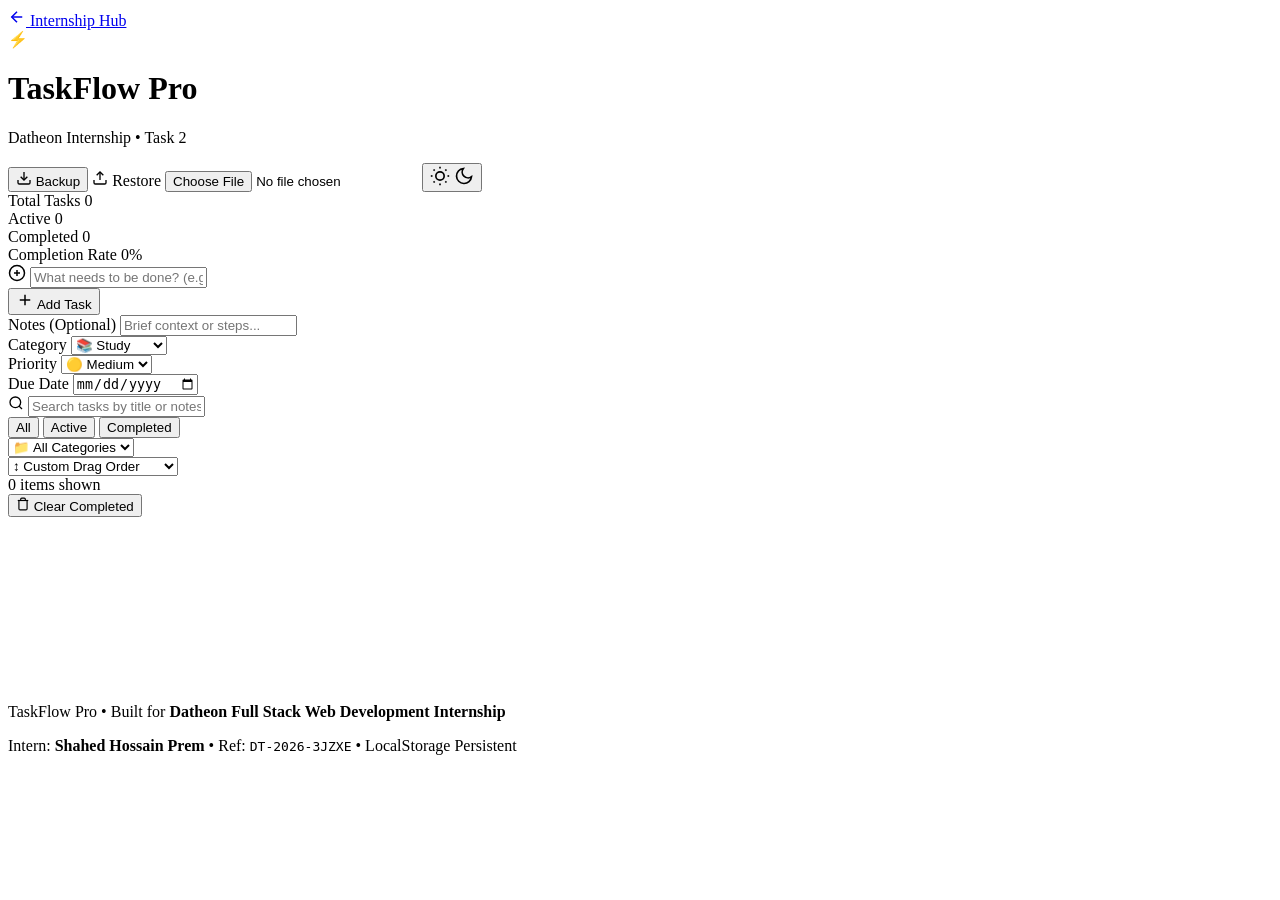
==== Task-2-Task-Manager/index.html @ f76f39ac "feat(task-2): add semantic HTML structure and controls" ====
<!DOCTYPE html>
<html lang="en" data-theme="dark">
<head>
  <meta charset="UTF-8">
  <meta name="viewport" content="width=device-width, initial-scale=1.0">
  <meta http-equiv="X-UA-Compatible" content="ie=edge">
  <title>TaskFlow Pro | Productivity Task Manager • Shahed Hossain Prem</title>
  <meta name="description" content="A powerful, accessible productivity task management application featuring complete CRUD, category tagging, priority tracking, localStorage persistence, and drag-and-drop reordering. Built for Datheon Internship Task 2.">
  <meta name="keywords" content="Task Manager, Productivity App, CRUD, LocalStorage, JavaScript, Datheon Internship, Shahed Hossain Prem">
  <meta name="author" content="Shahed Hossain Prem">

  <!-- Open Graph -->
  <meta property="og:type" content="website">
  <meta property="og:title" content="TaskFlow Pro | Productivity Task Manager">
  <meta property="og:description" content="Full CRUD productivity dashboard with categories, due dates, drag-and-drop reordering, and localStorage persistence.">

  <!-- Favicon -->
  <link rel="icon" type="image/svg+xml" href="data:image/svg+xml,<svg xmlns=%22http://www.w3.org/2000/svg%22 viewBox=%220 0 100 100%22><text y=%22.9em%22 font-size=%2290%22>📋</text></svg>">

  <!-- Google Fonts: Inter & JetBrains Mono -->
  <link rel="preconnect" href="https://fonts.googleapis.com">
  <link rel="preconnect" href="https://fonts.gstatic.com" crossorigin>
  <link href="https://fonts.googleapis.com/css2?family=Inter:wght@300;400;500;600;700;800&family=JetBrains+Mono:wght@400;500;600&display=swap" rel="stylesheet">

  <link rel="stylesheet" href="style.css">
</head>
<body>
  <!-- Header & App Bar -->
  <header class="app-header">
    <div class="container header-container">
      <div class="brand-group">
        <a href="../" class="back-home-link" title="Return to Internship Hub" aria-label="Return to Internship Hub">
          <svg width="18" height="18" viewBox="0 0 24 24" fill="none" stroke="currentColor" stroke-width="2"><line x1="19" y1="12" x2="5" y2="12"></line><polyline points="12 19 5 12 12 5"></polyline></svg>
          <span class="hub-text">Internship Hub</span>
        </a>
        <div class="logo-wrapper">
          <div class="logo-icon">⚡</div>
          <div>
            <h1 class="logo-title">TaskFlow <span class="accent-text">Pro</span></h1>
            <p class="logo-subtitle">Datheon Internship • Task 2</p>
          </div>
        </div>
      </div>

      <div class="header-controls">
        <button id="export-btn" class="btn btn-ghost btn-sm" title="Export tasks to JSON backup" aria-label="Export tasks JSON">
          <svg width="16" height="16" viewBox="0 0 24 24" fill="none" stroke="currentColor" stroke-width="2"><path d="M21 15v4a2 2 0 0 1-2 2H5a2 2 0 0 1-2-2v-4"></path><polyline points="7 10 12 15 17 10"></polyline><line x1="12" y1="15" x2="12" y2="3"></line></svg>
          <span class="btn-text">Backup</span>
        </button>

        <label for="import-file" class="btn btn-ghost btn-sm import-label" title="Import tasks from JSON" aria-label="Import tasks JSON">
          <svg width="16" height="16" viewBox="0 0 24 24" fill="none" stroke="currentColor" stroke-width="2"><path d="M21 15v4a2 2 0 0 1-2 2H5a2 2 0 0 1-2-2v-4"></path><polyline points="17 8 12 3 7 8"></polyline><line x1="12" y1="3" x2="12" y2="15"></line></svg>
          <span class="btn-text">Restore</span>
          <input type="file" id="import-file" accept=".json" class="visually-hidden">
        </label>

        <!-- Theme Toggle -->
        <button id="theme-toggle" class="icon-btn" aria-label="Toggle dark and light theme" title="Toggle Theme">
          <svg class="sun-icon" viewBox="0 0 24 24" width="20" height="20" fill="none" stroke="currentColor" stroke-width="2"><circle cx="12" cy="12" r="5"></circle><line x1="12" y1="1" x2="12" y2="3"></line><line x1="12" y1="21" x2="12" y2="23"></line><line x1="4.22" y1="4.22" x2="5.64" y2="5.64"></line><line x1="18.36" y1="18.36" x2="19.78" y2="19.78"></line><line x1="1" y1="12" x2="3" y2="12"></line><line x1="21" y1="12" x2="23" y2="12"></line><line x1="4.22" y1="19.78" x2="5.64" y2="18.36"></line><line x1="18.36" y1="5.64" x2="19.78" y2="4.22"></line></svg>
          <svg class="moon-icon" viewBox="0 0 24 24" width="20" height="20" fill="none" stroke="currentColor" stroke-width="2"><path d="M21 12.79A9 9 0 1 1 11.21 3 7 7 0 0 0 21 12.79z"></path></svg>
        </button>
      </div>
    </div>
  </header>

  <main class="main-content container">
    <!-- Productivity Analytics & Progress Dashboard -->
    <section class="metrics-section" aria-label="Productivity Metrics">
      <div class="metrics-card">
        <div class="metrics-grid">
          <div class="metric-item">
            <span class="metric-label">Total Tasks</span>
            <span class="metric-value" id="stat-total">0</span>
          </div>
          <div class="metric-divider"></div>
          <div class="metric-item">
            <span class="metric-label">Active</span>
            <span class="metric-value active-val" id="stat-active">0</span>
          </div>
          <div class="metric-divider"></div>
          <div class="metric-item">
            <span class="metric-label">Completed</span>
            <span class="metric-value completed-val" id="stat-completed">0</span>
          </div>
          <div class="metric-divider"></div>
          <div class="metric-item progress-metric">
            <div class="progress-info">
              <span class="metric-label">Completion Rate</span>
              <span class="metric-percent" id="stat-percent">0%</span>
            </div>
            <div class="progress-track" role="progressbar" aria-valuenow="0" aria-valuemin="0" aria-valuemax="100" aria-label="Task completion progress">
              <div class="progress-bar" id="progress-bar" style="width: 0%;"></div>
            </div>
          </div>
        </div>
      </div>
    </section>

    <!-- Task Creation & Quick Add Panel -->
    <section class="create-task-section" aria-label="Create New Task">
      <div class="create-card">
        <form id="task-form" class="task-form" novalidate>
          <div class="form-main-row">
            <div class="input-with-icon">
              <svg class="input-icon" width="18" height="18" viewBox="0 0 24 24" fill="none" stroke="currentColor" stroke-width="2"><circle cx="12" cy="12" r="10"></circle><line x1="12" y1="8" x2="12" y2="16"></line><line x1="8" y1="12" x2="16" y2="12"></line></svg>
              <input type="text" id="task-title-input" class="form-input title-input" placeholder="What needs to be done? (e.g. Finish API integration)" required maxlength="120" autocomplete="off">
            </div>
            <button type="submit" class="btn btn-primary submit-task-btn" id="submit-task-btn">
              <svg width="18" height="18" viewBox="0 0 24 24" fill="none" stroke="currentColor" stroke-width="2"><line x1="12" y1="5" x2="12" y2="19"></line><line x1="5" y1="12" x2="19" y2="12"></line></svg>
              <span>Add Task</span>
            </button>
          </div>

          <!-- Extended Task Options Accordion -->
          <div class="form-options-row">
            <div class="option-field">
              <label for="task-desc-input" class="option-label">Notes (Optional)</label>
              <input type="text" id="task-desc-input" class="form-input opt-input" placeholder="Brief context or steps..." maxlength="250">
            </div>

            <div class="option-field">
              <label for="task-category-select" class="option-label">Category</label>
              <select id="task-category-select" class="form-select">
                <option value="work">💼 Work</option>
                <option value="personal">🏠 Personal</option>
                <option value="study" selected>📚 Study</option>
                <option value="urgent">🔥 Urgent</option>
                <option value="health">🏋️ Health</option>
              </select>
            </div>

            <div class="option-field">
              <label for="task-priority-select" class="option-label">Priority</label>
              <select id="task-priority-select" class="form-select">
                <option value="low">🟢 Low</option>
                <option value="medium" selected>🟡 Medium</option>
                <option value="high">🔴 High</option>
              </select>
            </div>

            <div class="option-field">
              <label for="task-due-input" class="option-label">Due Date</label>
              <input type="date" id="task-due-input" class="form-input opt-input date-input">
            </div>
          </div>
        </form>
      </div>
    </section>

    <!-- Toolbar: Search, Filters & Sorting -->
    <section class="toolbar-section" aria-label="Filters and Search">
      <div class="toolbar-container">
        <!-- Search Input -->
        <div class="search-wrapper">
          <svg class="search-icon" width="16" height="16" viewBox="0 0 24 24" fill="none" stroke="currentColor" stroke-width="2"><circle cx="11" cy="11" r="8"></circle><line x1="21" y1="21" x2="16.65" y2="16.65"></line></svg>
          <input type="text" id="search-input" class="search-input" placeholder="Search tasks by title or notes..." autocomplete="off">
          <button id="clear-search-btn" class="clear-search-btn" title="Clear search" aria-label="Clear search" style="display: none;">&times;</button>
        </div>

        <!-- Status Filter Tabs -->
        <div class="status-tabs" role="tablist" aria-label="Filter tasks by status">
          <button class="status-tab active" data-status="all" role="tab" aria-selected="true">All</button>
          <button class="status-tab" data-status="active" role="tab" aria-selected="false">Active</button>
          <button class="status-tab" data-status="completed" role="tab" aria-selected="false">Completed</button>
        </div>

        <!-- Category Dropdown Filter -->
        <div class="category-filter-wrapper">
          <select id="category-filter" class="form-select filter-select" aria-label="Filter by category">
            <option value="all">📁 All Categories</option>
            <option value="work">💼 Work</option>
            <option value="personal">🏠 Personal</option>
            <option value="study">📚 Study</option>
            <option value="urgent">🔥 Urgent</option>
            <option value="health">🏋️ Health</option>
          </select>
        </div>

        <!-- Sorting Selector -->
        <div class="sort-wrapper">
          <select id="sort-select" class="form-select filter-select" aria-label="Sort tasks">
            <option value="manual">↕️ Custom Drag Order</option>
            <option value="due-asc">📅 Due Date (Earliest)</option>
            <option value="due-desc">📅 Due Date (Latest)</option>
            <option value="priority-desc">⚡ Priority (High → Low)</option>
            <option value="created-desc">🕒 Created (Newest)</option>
            <option value="alpha-asc">🔤 Alphabetical (A-Z)</option>
          </select>
        </div>
      </div>
    </section>

    <!-- Task List Container -->
    <section class="task-list-section" aria-label="Task List">
      <div class="task-list-header">
        <div class="active-count-label">
          <span id="rendered-count">0</span> items shown
        </div>
        <div class="bulk-actions">
          <button id="clear-completed-btn" class="btn btn-ghost btn-sm text-danger" title="Remove all completed tasks" aria-label="Clear completed tasks">
            <svg width="14" height="14" viewBox="0 0 24 24" fill="none" stroke="currentColor" stroke-width="2"><polyline points="3 6 5 6 21 6"></polyline><path d="M19 6v14a2 2 0 0 1-2 2H7a2 2 0 0 1-2-2V6m3 0V4a2 2 0 0 1 2-2h4a2 2 0 0 1 2 2v2"></path></svg>
            <span>Clear Completed</span>
          </button>
        </div>
      </div>

      <!-- Live Tasks Container (Drag and Drop Target) -->
      <ul id="task-list" class="task-list" aria-live="polite">
        <!-- Tasks rendered dynamically by JavaScript -->
      </ul>

      <!-- Empty State View -->
      <div id="empty-state" class="empty-state" style="display: none;">
        <div class="empty-icon">✨</div>
        <h3 class="empty-title">No tasks found</h3>
        <p class="empty-subtitle">Create a new task above or adjust your search and filters.</p>
        <button id="reset-filters-btn" class="btn btn-secondary btn-sm">Reset All Filters</button>
      </div>
    </section>
  </main>

  <!-- Edit Task Modal Dialog (<dialog>) -->
  <dialog id="edit-modal" class="edit-modal" aria-labelledby="edit-modal-title">
    <div class="modal-card">
      <div class="modal-header">
        <h3 id="edit-modal-title" class="modal-title">Edit Task</h3>
        <button id="close-edit-modal-btn" class="modal-close-icon" aria-label="Close edit modal">&times;</button>
      </div>
      <form id="edit-task-form" class="edit-form" novalidate>
        <input type="hidden" id="edit-task-id">

        <div class="form-group">
          <label for="edit-title-input" class="form-label">Task Title <span class="required">*</span></label>
          <input type="text" id="edit-title-input" class="form-input" required maxlength="120">
          <span class="field-error" id="edit-title-error"></span>
        </div>

        <div class="form-group">
          <label for="edit-desc-input" class="form-label">Notes & Description</label>
          <textarea id="edit-desc-input" class="form-input form-textarea" rows="3" maxlength="250"></textarea>
        </div>

        <div class="form-row-two">
          <div class="form-group">
            <label for="edit-category-select" class="form-label">Category</label>
            <select id="edit-category-select" class="form-select">
              <option value="work">💼 Work</option>
              <option value="personal">🏠 Personal</option>
              <option value="study">📚 Study</option>
              <option value="urgent">🔥 Urgent</option>
              <option value="health">🏋️ Health</option>
            </select>
          </div>

          <div class="form-group">
            <label for="edit-priority-select" class="form-label">Priority</label>
            <select id="edit-priority-select" class="form-select">
              <option value="low">🟢 Low</option>
              <option value="medium">🟡 Medium</option>
              <option value="high">🔴 High</option>
            </select>
          </div>
        </div>

        <div class="form-group">
          <label for="edit-due-input" class="form-label">Due Date</label>
          <input type="date" id="edit-due-input" class="form-input">
        </div>

        <div class="modal-actions">
          <button type="button" id="cancel-edit-btn" class="btn btn-secondary">Cancel</button>
          <button type="submit" class="btn btn-primary">Save Changes</button>
        </div>
      </form>
    </div>
  </dialog>

  <!-- Toast Notification Container -->
  <div id="toast-container" class="toast-container" aria-live="assertive"></div>

  <!-- Confetti Canvas Container -->
  <canvas id="confetti-canvas" class="confetti-canvas"></canvas>

  <!-- Footer -->
  <footer class="app-footer">
    <div class="container footer-content">
      <p>TaskFlow Pro • Built for <strong>Datheon Full Stack Web Development Internship</strong></p>
      <p class="footer-meta">Intern: <strong>Shahed Hossain Prem</strong> • Ref: <code>DT-2026-3JZXE</code> • LocalStorage Persistent</p>
    </div>
  </footer>

  <script src="script.js"></script>
</body>
</html>
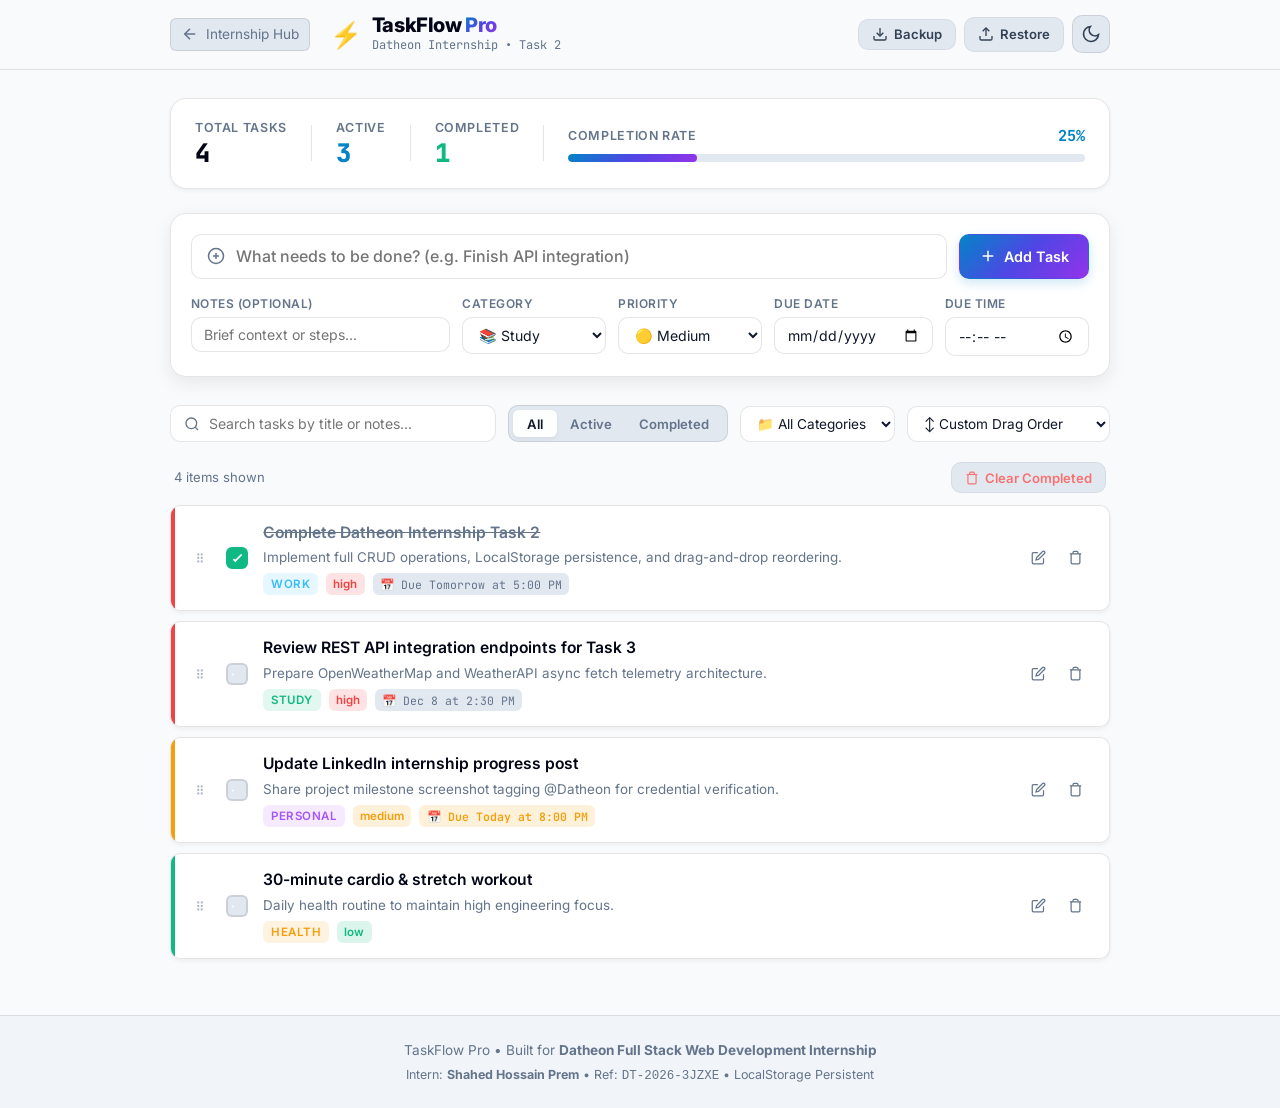
==== commit c9e70471: "feat(task-2): add time deadline with minute countdown, overdue alerts, and time-based sorting" ====
--- a/Task-2-Task-Manager/index.html
+++ b/Task-2-Task-Manager/index.html
@@ -142,6 +142,11 @@
               <label for="task-due-input" class="option-label">Due Date</label>
               <input type="date" id="task-due-input" class="form-input opt-input date-input">
             </div>
+
+            <div class="option-field">
+              <label for="task-due-time-input" class="option-label">Due Time</label>
+              <input type="time" id="task-due-time-input" class="form-input opt-input time-input">
+            </div>
           </div>
         </form>
       </div>
@@ -262,9 +267,16 @@
           </div>
         </div>
 
-        <div class="form-group">
-          <label for="edit-due-input" class="form-label">Due Date</label>
-          <input type="date" id="edit-due-input" class="form-input">
+        <div class="form-row-two">
+          <div class="form-group">
+            <label for="edit-due-input" class="form-label">Due Date</label>
+            <input type="date" id="edit-due-input" class="form-input">
+          </div>
+
+          <div class="form-group">
+            <label for="edit-time-input" class="form-label">Due Time</label>
+            <input type="time" id="edit-time-input" class="form-input">
+          </div>
         </div>
 
         <div class="modal-actions">
--- a/Task-2-Task-Manager/style.css
+++ b/Task-2-Task-Manager/style.css
@@ -0,0 +1,1192 @@
+/* ==========================================================================
+   TaskFlow Pro - Productivity Task Manager Stylesheet
+   Modern CSS3, CSS Custom Properties, Responsive Flex/Grid, Dark & Light Mode
+   ========================================================================== */
+
+/* --------------------------------------------------------------------------
+   Theme Variables
+   -------------------------------------------------------------------------- */
+:root {
+  /* Dark Theme (Default) */
+  --bg-primary: #0b0f19;
+  --bg-secondary: #111827;
+  --bg-card: rgba(17, 24, 39, 0.85);
+  --bg-card-hover: rgba(30, 41, 59, 0.9);
+  --bg-surface: #1e293b;
+  --bg-input: #0f172a;
+  --bg-modal: #111827;
+  --nav-bg: rgba(11, 15, 25, 0.9);
+
+  --text-primary: #f8fafc;
+  --text-secondary: #cbd5e1;
+  --text-muted: #94a3b8;
+  --text-heading: #ffffff;
+
+  --accent-primary: #38bdf8;
+  --accent-secondary: #6366f1;
+  --accent-gradient: linear-gradient(135deg, #38bdf8 0%, #6366f1 50%, #a855f7 100%);
+  --accent-glow: rgba(56, 189, 248, 0.25);
+  --accent-hover: #0ea5e9;
+
+  --border-color: rgba(255, 255, 255, 0.1);
+  --border-subtle: rgba(255, 255, 255, 0.05);
+  --border-focus: #38bdf8;
+
+  /* Priority Accents */
+  --priority-low: #10b981;
+  --priority-low-bg: rgba(16, 185, 129, 0.15);
+  --priority-medium: #f59e0b;
+  --priority-medium-bg: rgba(245, 158, 11, 0.15);
+  --priority-high: #ef4444;
+  --priority-high-bg: rgba(239, 68, 68, 0.15);
+
+  /* Category Colors */
+  --cat-work: #38bdf8;
+  --cat-personal: #a855f7;
+  --cat-study: #10b981;
+  --cat-urgent: #ef4444;
+  --cat-health: #f59e0b;
+
+  --font-main: 'Inter', -apple-system, BlinkMacSystemFont, 'Segoe UI', Roboto, sans-serif;
+  --font-mono: 'JetBrains Mono', monospace;
+
+  --shadow-sm: 0 2px 4px rgba(0, 0, 0, 0.2);
+  --shadow-md: 0 6px 18px rgba(0, 0, 0, 0.35);
+  --shadow-lg: 0 12px 35px rgba(0, 0, 0, 0.5);
+
+  --radius-sm: 6px;
+  --radius-md: 10px;
+  --radius-lg: 16px;
+  --radius-full: 9999px;
+
+  --transition-fast: 0.18s cubic-bezier(0.4, 0, 0.2, 1);
+  --transition-normal: 0.28s cubic-bezier(0.4, 0, 0.2, 1);
+}
+
+/* Light Theme Variables */
+[data-theme="light"] {
+  --bg-primary: #f8fafc;
+  --bg-secondary: #f1f5f9;
+  --bg-card: rgba(255, 255, 255, 0.95);
+  --bg-card-hover: #ffffff;
+  --bg-surface: #e2e8f0;
+  --bg-input: #ffffff;
+  --bg-modal: #ffffff;
+  --nav-bg: rgba(248, 250, 252, 0.92);
+
+  --text-primary: #0f172a;
+  --text-secondary: #334155;
+  --text-muted: #64748b;
+  --text-heading: #020617;
+
+  --accent-primary: #0284c7;
+  --accent-secondary: #4f46e5;
+  --accent-gradient: linear-gradient(135deg, #0284c7 0%, #4f46e5 50%, #9333ea 100%);
+  --accent-glow: rgba(2, 132, 199, 0.2);
+  --accent-hover: #0369a1;
+
+  --border-color: rgba(0, 0, 0, 0.1);
+  --border-subtle: rgba(0, 0, 0, 0.05);
+  --border-focus: #0284c7;
+
+  --shadow-sm: 0 2px 4px rgba(0, 0, 0, 0.05);
+  --shadow-md: 0 6px 18px rgba(0, 0, 0, 0.08);
+  --shadow-lg: 0 12px 35px rgba(0, 0, 0, 0.12);
+}
+
+/* --------------------------------------------------------------------------
+   Reset & Base Styles
+   -------------------------------------------------------------------------- */
+*, *::before, *::after {
+  box-sizing: border-box;
+  margin: 0;
+  padding: 0;
+}
+
+html {
+  font-size: 16px;
+  -webkit-text-size-adjust: 100%;
+}
+
+body {
+  font-family: var(--font-main);
+  background-color: var(--bg-primary);
+  color: var(--text-primary);
+  line-height: 1.5;
+  min-height: 100vh;
+  display: flex;
+  flex-direction: column;
+  transition: background-color var(--transition-normal), color var(--transition-normal);
+  overflow-x: hidden;
+}
+
+.container {
+  width: 100%;
+  max-width: 980px;
+  margin-left: auto;
+  margin-right: auto;
+  padding-left: 1.25rem;
+  padding-right: 1.25rem;
+}
+
+button, input, select, textarea {
+  font-family: inherit;
+  font-size: inherit;
+  color: inherit;
+}
+
+a {
+  color: inherit;
+  text-decoration: none;
+}
+
+.visually-hidden {
+  position: absolute;
+  width: 1px;
+  height: 1px;
+  padding: 0;
+  margin: -1px;
+  overflow: hidden;
+  clip: rect(0, 0, 0, 0);
+  border: 0;
+}
+
+:focus-visible {
+  outline: 2px solid var(--accent-primary);
+  outline-offset: 2px;
+}
+
+/* --------------------------------------------------------------------------
+   Header & App Bar
+   -------------------------------------------------------------------------- */
+.app-header {
+  background: var(--nav-bg);
+  backdrop-filter: blur(12px);
+  -webkit-backdrop-filter: blur(12px);
+  border-bottom: 1px solid var(--border-color);
+  position: sticky;
+  top: 0;
+  z-index: 100;
+  padding: 0.9rem 0;
+}
+
+.header-container {
+  display: flex;
+  align-items: center;
+  justify-content: space-between;
+  gap: 1rem;
+}
+
+.brand-group {
+  display: flex;
+  align-items: center;
+  gap: 1.25rem;
+}
+
+.back-home-link {
+  display: inline-flex;
+  align-items: center;
+  gap: 0.4rem;
+  font-size: 0.85rem;
+  color: var(--text-muted);
+  padding: 0.35rem 0.65rem;
+  border-radius: var(--radius-sm);
+  background: var(--bg-surface);
+  border: 1px solid var(--border-color);
+  transition: all var(--transition-fast);
+}
+
+.back-home-link:hover {
+  color: var(--accent-primary);
+  border-color: var(--accent-primary);
+}
+
+.logo-wrapper {
+  display: flex;
+  align-items: center;
+  gap: 0.6rem;
+}
+
+.logo-icon {
+  font-size: 1.6rem;
+  line-height: 1;
+}
+
+.logo-title {
+  font-size: 1.25rem;
+  font-weight: 800;
+  color: var(--text-heading);
+  letter-spacing: -0.02em;
+  line-height: 1.1;
+}
+
+.accent-text {
+  background: var(--accent-gradient);
+  -webkit-background-clip: text;
+  -webkit-text-fill-color: transparent;
+}
+
+.logo-subtitle {
+  font-size: 0.75rem;
+  color: var(--text-muted);
+  font-family: var(--font-mono);
+}
+
+.header-controls {
+  display: flex;
+  align-items: center;
+  gap: 0.5rem;
+}
+
+.icon-btn {
+  display: inline-flex;
+  align-items: center;
+  justify-content: center;
+  width: 38px;
+  height: 38px;
+  background: var(--bg-surface);
+  border: 1px solid var(--border-color);
+  border-radius: var(--radius-md);
+  color: var(--text-secondary);
+  cursor: pointer;
+  transition: all var(--transition-fast);
+}
+
+.icon-btn:hover {
+  color: var(--accent-primary);
+  border-color: var(--accent-primary);
+}
+
+[data-theme="dark"] .sun-icon { display: block; }
+[data-theme="dark"] .moon-icon { display: none; }
+[data-theme="light"] .sun-icon { display: none; }
+[data-theme="light"] .moon-icon { display: block; }
+
+/* Buttons */
+.btn {
+  display: inline-flex;
+  align-items: center;
+  justify-content: center;
+  gap: 0.4rem;
+  padding: 0.65rem 1.2rem;
+  font-size: 0.9rem;
+  font-weight: 600;
+  border-radius: var(--radius-md);
+  border: 1px solid transparent;
+  cursor: pointer;
+  transition: all var(--transition-fast);
+  white-space: nowrap;
+}
+
+.btn-primary {
+  background: var(--accent-gradient);
+  color: #ffffff;
+  box-shadow: 0 4px 12px var(--accent-glow);
+}
+
+.btn-primary:hover {
+  transform: translateY(-1px);
+  box-shadow: 0 6px 18px var(--accent-glow);
+}
+
+.btn-secondary {
+  background: var(--bg-surface);
+  color: var(--text-primary);
+  border-color: var(--border-color);
+}
+
+.btn-secondary:hover {
+  background: var(--bg-card-hover);
+  border-color: var(--accent-primary);
+}
+
+.btn-ghost {
+  background: var(--bg-surface);
+  color: var(--text-secondary);
+  border: 1px solid var(--border-subtle);
+}
+
+.btn-ghost:hover {
+  color: var(--text-primary);
+  background: var(--bg-card-hover);
+  border-color: var(--border-color);
+}
+
+.btn-sm {
+  padding: 0.4rem 0.8rem;
+  font-size: 0.82rem;
+}
+
+.text-danger {
+  color: #f87171 !important;
+}
+
+.text-danger:hover {
+  color: #ef4444 !important;
+  border-color: #ef4444 !important;
+}
+
+/* --------------------------------------------------------------------------
+   Productivity Analytics & Progress Bar
+   -------------------------------------------------------------------------- */
+.main-content {
+  flex: 1;
+  padding-top: 1.75rem;
+  padding-bottom: 3.5rem;
+}
+
+.metrics-section {
+  margin-bottom: 1.5rem;
+}
+
+.metrics-card {
+  background: var(--bg-card);
+  backdrop-filter: blur(10px);
+  border: 1px solid var(--border-color);
+  border-radius: var(--radius-lg);
+  padding: 1.25rem 1.5rem;
+  box-shadow: var(--shadow-sm);
+}
+
+.metrics-grid {
+  display: flex;
+  align-items: center;
+  justify-content: space-between;
+  gap: 1.5rem;
+}
+
+.metric-item {
+  display: flex;
+  flex-direction: column;
+}
+
+.metric-label {
+  font-size: 0.78rem;
+  color: var(--text-muted);
+  text-transform: uppercase;
+  letter-spacing: 0.05em;
+  font-weight: 600;
+}
+
+.metric-value {
+  font-size: 1.6rem;
+  font-weight: 800;
+  font-family: var(--font-mono);
+  color: var(--text-heading);
+  line-height: 1.2;
+}
+
+.metric-value.active-val {
+  color: var(--accent-primary);
+}
+
+.metric-value.completed-val {
+  color: #10b981;
+}
+
+.metric-divider {
+  width: 1px;
+  height: 36px;
+  background: var(--border-color);
+}
+
+.progress-metric {
+  flex: 1;
+  min-width: 180px;
+}
+
+.progress-info {
+  display: flex;
+  justify-content: space-between;
+  align-items: center;
+  margin-bottom: 0.4rem;
+}
+
+.metric-percent {
+  font-family: var(--font-mono);
+  font-size: 0.95rem;
+  font-weight: 700;
+  color: var(--accent-primary);
+}
+
+.progress-track {
+  width: 100%;
+  height: 8px;
+  background: var(--bg-surface);
+  border-radius: var(--radius-full);
+  overflow: hidden;
+}
+
+.progress-bar {
+  height: 100%;
+  background: var(--accent-gradient);
+  border-radius: var(--radius-full);
+  transition: width 0.4s cubic-bezier(0.4, 0, 0.2, 1);
+}
+
+/* --------------------------------------------------------------------------
+   Create Task Panel
+   -------------------------------------------------------------------------- */
+.create-task-section {
+  margin-bottom: 1.75rem;
+}
+
+.create-card {
+  background: var(--bg-card);
+  border: 1px solid var(--border-color);
+  border-radius: var(--radius-lg);
+  padding: 1.25rem;
+  box-shadow: var(--shadow-md);
+  transition: border-color var(--transition-fast);
+}
+
+.create-card:focus-within {
+  border-color: var(--accent-primary);
+}
+
+.form-main-row {
+  display: flex;
+  gap: 0.75rem;
+  margin-bottom: 1rem;
+}
+
+.input-with-icon {
+  position: relative;
+  flex: 1;
+}
+
+.input-icon {
+  position: absolute;
+  left: 1rem;
+  top: 50%;
+  transform: translateY(-50%);
+  color: var(--text-muted);
+  pointer-events: none;
+}
+
+.form-input, .form-select {
+  width: 100%;
+  padding: 0.7rem 1rem;
+  background: var(--bg-input);
+  border: 1px solid var(--border-color);
+  border-radius: var(--radius-md);
+  color: var(--text-primary);
+  outline: none;
+  transition: all var(--transition-fast);
+}
+
+.title-input {
+  padding-left: 2.75rem;
+  font-size: 1rem;
+  font-weight: 500;
+}
+
+.form-input:focus, .form-select:focus {
+  border-color: var(--border-focus);
+  box-shadow: 0 0 0 3px var(--accent-glow);
+}
+
+.form-options-row {
+  display: grid;
+  grid-template-columns: 1.8fr 1fr 1fr 1.1fr 1fr;
+  gap: 0.75rem;
+}
+
+.option-field {
+  display: flex;
+  flex-direction: column;
+  gap: 0.3rem;
+}
+
+.option-label {
+  font-size: 0.75rem;
+  color: var(--text-muted);
+  font-weight: 600;
+  text-transform: uppercase;
+  letter-spacing: 0.04em;
+}
+
+.opt-input, .form-select {
+  padding: 0.5rem 0.75rem;
+  font-size: 0.88rem;
+}
+
+.date-input, .time-input {
+  color-scheme: dark;
+}
+[data-theme="light"] .date-input,
+[data-theme="light"] .time-input {
+  color-scheme: light;
+}
+
+/* --------------------------------------------------------------------------
+   Toolbar: Search, Filters & Sorting
+   -------------------------------------------------------------------------- */
+.toolbar-section {
+  margin-bottom: 1.25rem;
+}
+
+.toolbar-container {
+  display: flex;
+  flex-wrap: wrap;
+  align-items: center;
+  gap: 0.75rem;
+}
+
+.search-wrapper {
+  position: relative;
+  flex: 1;
+  min-width: 220px;
+}
+
+.search-icon {
+  position: absolute;
+  left: 0.85rem;
+  top: 50%;
+  transform: translateY(-50%);
+  color: var(--text-muted);
+}
+
+.search-input {
+  width: 100%;
+  padding: 0.55rem 2rem 0.55rem 2.4rem;
+  background: var(--bg-card);
+  border: 1px solid var(--border-color);
+  border-radius: var(--radius-md);
+  font-size: 0.88rem;
+  color: var(--text-primary);
+  outline: none;
+  transition: all var(--transition-fast);
+}
+
+.search-input:focus {
+  border-color: var(--border-focus);
+  box-shadow: 0 0 0 3px var(--accent-glow);
+}
+
+.clear-search-btn {
+  position: absolute;
+  right: 0.6rem;
+  top: 50%;
+  transform: translateY(-50%);
+  background: none;
+  border: none;
+  color: var(--text-muted);
+  font-size: 1.2rem;
+  cursor: pointer;
+  line-height: 1;
+}
+
+.clear-search-btn:hover {
+  color: var(--text-primary);
+}
+
+.status-tabs {
+  display: inline-flex;
+  background: var(--bg-surface);
+  padding: 0.25rem;
+  border-radius: var(--radius-md);
+  border: 1px solid var(--border-color);
+}
+
+.status-tab {
+  padding: 0.35rem 0.85rem;
+  font-size: 0.82rem;
+  font-weight: 600;
+  border: none;
+  background: transparent;
+  color: var(--text-muted);
+  border-radius: var(--radius-sm);
+  cursor: pointer;
+  transition: all var(--transition-fast);
+}
+
+.status-tab.active {
+  background: var(--bg-card);
+  color: var(--text-primary);
+  box-shadow: var(--shadow-sm);
+}
+
+.filter-select {
+  padding: 0.5rem 0.75rem;
+  font-size: 0.85rem;
+  background: var(--bg-card);
+}
+
+/* --------------------------------------------------------------------------
+   Task List & Task Cards
+   -------------------------------------------------------------------------- */
+.task-list-section {
+  position: relative;
+}
+
+.task-list-header {
+  display: flex;
+  justify-content: space-between;
+  align-items: center;
+  margin-bottom: 0.75rem;
+  padding: 0 0.25rem;
+}
+
+.active-count-label {
+  font-size: 0.82rem;
+  color: var(--text-muted);
+}
+
+.task-list {
+  list-style: none;
+  display: flex;
+  flex-direction: column;
+  gap: 0.65rem;
+}
+
+/* Task Item Card */
+.task-item {
+  background: var(--bg-card);
+  border: 1px solid var(--border-color);
+  border-radius: var(--radius-md);
+  padding: 0.9rem 1.1rem;
+  display: flex;
+  align-items: center;
+  gap: 0.9rem;
+  box-shadow: var(--shadow-sm);
+  transition: transform var(--transition-fast), border-color var(--transition-fast), box-shadow var(--transition-fast), opacity var(--transition-fast);
+  position: relative;
+  overflow: hidden;
+}
+
+.task-item:hover {
+  border-color: rgba(56, 189, 248, 0.4);
+  transform: translateY(-1px);
+  box-shadow: var(--shadow-md);
+}
+
+/* Priority Indicator Stripe */
+.task-item::before {
+  content: '';
+  position: absolute;
+  left: 0;
+  top: 0;
+  bottom: 0;
+  width: 4px;
+}
+
+.task-item[data-priority="high"]::before { background: var(--priority-high); }
+.task-item[data-priority="medium"]::before { background: var(--priority-medium); }
+.task-item[data-priority="low"]::before { background: var(--priority-low); }
+
+/* Drag Handle */
+.drag-handle {
+  color: var(--text-muted);
+  cursor: grab;
+  padding: 0.25rem;
+  display: flex;
+  align-items: center;
+  justify-content: center;
+  user-select: none;
+  opacity: 0.5;
+  transition: opacity var(--transition-fast);
+}
+
+.task-item:hover .drag-handle {
+  opacity: 1;
+}
+
+.drag-handle:active {
+  cursor: grabbing;
+}
+
+/* Custom Animated Checkbox */
+.checkbox-btn {
+  background: none;
+  border: none;
+  padding: 0;
+  cursor: pointer;
+  display: flex;
+  align-items: center;
+  justify-content: center;
+  width: 24px;
+  height: 24px;
+  flex-shrink: 0;
+}
+
+.checkbox-box {
+  width: 22px;
+  height: 22px;
+  border: 2px solid var(--border-color);
+  border-radius: 6px;
+  background: var(--bg-surface);
+  display: flex;
+  align-items: center;
+  justify-content: center;
+  transition: all var(--transition-fast);
+}
+
+.checkbox-btn:hover .checkbox-box {
+  border-color: var(--accent-primary);
+}
+
+.checkmark-icon {
+  width: 14px;
+  height: 14px;
+  stroke: #ffffff;
+  stroke-width: 3;
+  stroke-dasharray: 20;
+  stroke-dashoffset: 20;
+  transition: stroke-dashoffset 0.25s ease-out;
+}
+
+.task-item.is-completed .checkbox-box {
+  background: #10b981;
+  border-color: #10b981;
+}
+
+.task-item.is-completed .checkmark-icon {
+  stroke-dashoffset: 0;
+}
+
+/* Task Content */
+.task-content {
+  flex: 1;
+  min-width: 0;
+}
+
+.task-title-line {
+  display: flex;
+  align-items: baseline;
+  gap: 0.6rem;
+  margin-bottom: 0.25rem;
+  flex-wrap: wrap;
+}
+
+.task-title {
+  font-size: 0.98rem;
+  font-weight: 600;
+  color: var(--text-heading);
+  word-break: break-word;
+  transition: all var(--transition-fast);
+}
+
+.task-item.is-completed .task-title {
+  text-decoration: line-through;
+  color: var(--text-muted);
+}
+
+.task-notes {
+  font-size: 0.84rem;
+  color: var(--text-muted);
+  line-height: 1.4;
+  margin-bottom: 0.4rem;
+  word-break: break-word;
+}
+
+.task-meta-row {
+  display: flex;
+  flex-wrap: wrap;
+  align-items: center;
+  gap: 0.5rem;
+}
+
+/* Category Badges */
+.badge-category {
+  font-size: 0.72rem;
+  font-weight: 600;
+  text-transform: uppercase;
+  letter-spacing: 0.04em;
+  padding: 0.15rem 0.5rem;
+  border-radius: var(--radius-sm);
+  background: var(--bg-surface);
+  color: var(--text-secondary);
+}
+
+.badge-category[data-cat="work"] { color: var(--cat-work); background: rgba(56, 189, 248, 0.12); }
+.badge-category[data-cat="personal"] { color: var(--cat-personal); background: rgba(168, 85, 247, 0.12); }
+.badge-category[data-cat="study"] { color: var(--cat-study); background: rgba(16, 185, 129, 0.12); }
+.badge-category[data-cat="urgent"] { color: var(--cat-urgent); background: rgba(239, 68, 68, 0.12); }
+.badge-category[data-cat="health"] { color: var(--cat-health); background: rgba(245, 158, 11, 0.12); }
+
+/* Priority Pill */
+.badge-priority {
+  font-size: 0.72rem;
+  font-weight: 600;
+  padding: 0.15rem 0.45rem;
+  border-radius: var(--radius-sm);
+}
+.badge-priority[data-prio="high"] { color: var(--priority-high); background: var(--priority-high-bg); }
+.badge-priority[data-prio="medium"] { color: var(--priority-medium); background: var(--priority-medium-bg); }
+.badge-priority[data-prio="low"] { color: var(--priority-low); background: var(--priority-low-bg); }
+
+/* Due Date Badge */
+.badge-due {
+  display: inline-flex;
+  align-items: center;
+  gap: 0.3rem;
+  font-family: var(--font-mono);
+  font-size: 0.72rem;
+  color: var(--text-muted);
+  background: var(--bg-surface);
+  padding: 0.15rem 0.45rem;
+  border-radius: var(--radius-sm);
+}
+
+.badge-due.is-overdue {
+  color: #ef4444;
+  background: rgba(239, 68, 68, 0.15);
+  font-weight: 600;
+}
+
+.badge-due.is-today {
+  color: #f59e0b;
+  background: rgba(245, 158, 11, 0.15);
+  font-weight: 600;
+}
+
+/* Actions */
+.task-actions {
+  display: flex;
+  align-items: center;
+  gap: 0.3rem;
+}
+
+.action-btn {
+  background: transparent;
+  border: 1px solid transparent;
+  color: var(--text-muted);
+  width: 32px;
+  height: 32px;
+  border-radius: var(--radius-sm);
+  display: flex;
+  align-items: center;
+  justify-content: center;
+  cursor: pointer;
+  transition: all var(--transition-fast);
+}
+
+.action-btn:hover {
+  background: var(--bg-surface);
+  color: var(--text-primary);
+  border-color: var(--border-color);
+}
+
+.action-btn.btn-delete:hover {
+  color: #ef4444;
+  background: rgba(239, 68, 68, 0.15);
+  border-color: rgba(239, 68, 68, 0.3);
+}
+
+/* Dragging States */
+.task-item.is-dragging {
+  opacity: 0.4;
+  transform: scale(0.99);
+  background: var(--bg-surface);
+}
+
+.task-item.drag-over-top {
+  border-top: 2px solid var(--accent-primary);
+}
+
+.task-item.drag-over-bottom {
+  border-bottom: 2px solid var(--accent-primary);
+}
+
+/* Empty State */
+.empty-state {
+  text-align: center;
+  padding: 3.5rem 1.5rem;
+  background: var(--bg-card);
+  border: 1px dashed var(--border-color);
+  border-radius: var(--radius-lg);
+  margin-top: 1rem;
+}
+
+.empty-icon {
+  font-size: 2.75rem;
+  margin-bottom: 0.75rem;
+}
+
+.empty-title {
+  font-size: 1.2rem;
+  font-weight: 700;
+  color: var(--text-heading);
+  margin-bottom: 0.35rem;
+}
+
+.empty-subtitle {
+  font-size: 0.9rem;
+  color: var(--text-muted);
+  margin-bottom: 1.25rem;
+}
+
+/* --------------------------------------------------------------------------
+   Edit Modal (<dialog>)
+   -------------------------------------------------------------------------- */
+.edit-modal {
+  position: fixed;
+  inset: 0;
+  margin: auto;
+  max-width: 520px;
+  width: 90%;
+  background: var(--bg-modal);
+  border: 1px solid var(--border-color);
+  border-radius: var(--radius-lg);
+  box-shadow: var(--shadow-lg);
+  padding: 0;
+  color: var(--text-primary);
+  overflow: hidden;
+  opacity: 0;
+  transform: scale(0.95);
+  transition: opacity var(--transition-normal), transform var(--transition-normal), display var(--transition-normal) allow-discrete;
+}
+
+.edit-modal[open] {
+  opacity: 1;
+  transform: scale(1);
+}
+
+@starting-style {
+  .edit-modal[open] {
+    opacity: 0;
+    transform: scale(0.95);
+  }
+}
+
+.edit-modal::backdrop {
+  background: rgba(0, 0, 0, 0.7);
+  backdrop-filter: blur(6px);
+  -webkit-backdrop-filter: blur(6px);
+}
+
+.modal-card {
+  padding: 1.75rem;
+}
+
+.modal-header {
+  display: flex;
+  align-items: center;
+  justify-content: space-between;
+  margin-bottom: 1.25rem;
+}
+
+.modal-title {
+  font-size: 1.25rem;
+  font-weight: 700;
+  color: var(--text-heading);
+}
+
+.modal-close-icon {
+  background: none;
+  border: none;
+  font-size: 1.5rem;
+  color: var(--text-muted);
+  cursor: pointer;
+  line-height: 1;
+}
+
+.modal-close-icon:hover {
+  color: var(--text-primary);
+}
+
+.form-group {
+  margin-bottom: 1.1rem;
+}
+
+.form-label {
+  display: block;
+  font-size: 0.84rem;
+  font-weight: 600;
+  color: var(--text-primary);
+  margin-bottom: 0.35rem;
+}
+
+.required {
+  color: #ef4444;
+}
+
+.form-textarea {
+  resize: vertical;
+}
+
+.form-row-two {
+  display: grid;
+  grid-template-columns: 1fr 1fr;
+  gap: 0.75rem;
+}
+
+.field-error {
+  font-size: 0.78rem;
+  color: #ef4444;
+  margin-top: 0.25rem;
+  display: block;
+}
+
+.modal-actions {
+  display: flex;
+  justify-content: flex-end;
+  gap: 0.75rem;
+  margin-top: 1.5rem;
+  padding-top: 1rem;
+  border-top: 1px solid var(--border-subtle);
+}
+
+/* --------------------------------------------------------------------------
+   Toast Notifications
+   -------------------------------------------------------------------------- */
+.toast-container {
+  position: fixed;
+  bottom: 1.5rem;
+  right: 1.5rem;
+  display: flex;
+  flex-direction: column;
+  gap: 0.5rem;
+  z-index: 9999;
+  pointer-events: none;
+}
+
+.toast {
+  background: var(--bg-surface);
+  color: var(--text-primary);
+  border: 1px solid var(--border-color);
+  padding: 0.75rem 1rem;
+  border-radius: var(--radius-md);
+  box-shadow: var(--shadow-lg);
+  display: flex;
+  align-items: center;
+  gap: 0.75rem;
+  pointer-events: auto;
+  font-size: 0.88rem;
+  animation: toast-in 0.25s ease-out;
+  max-width: 340px;
+}
+
+@keyframes toast-in {
+  from {
+    transform: translateY(15px);
+    opacity: 0;
+  }
+  to {
+    transform: translateY(0);
+    opacity: 1;
+  }
+}
+
+.toast-undo-btn {
+  background: none;
+  border: none;
+  color: var(--accent-primary);
+  font-weight: 700;
+  cursor: pointer;
+  padding: 0.2rem 0.4rem;
+  font-size: 0.82rem;
+  text-transform: uppercase;
+}
+
+.toast-undo-btn:hover {
+  text-decoration: underline;
+}
+
+/* --------------------------------------------------------------------------
+   Confetti Canvas
+   -------------------------------------------------------------------------- */
+.confetti-canvas {
+  position: fixed;
+  inset: 0;
+  width: 100vw;
+  height: 100vh;
+  pointer-events: none;
+  z-index: 9999;
+}
+
+/* --------------------------------------------------------------------------
+   Footer
+   -------------------------------------------------------------------------- */
+.app-footer {
+  border-top: 1px solid var(--border-color);
+  background: var(--bg-secondary);
+  padding: 1.5rem 0;
+  margin-top: auto;
+  font-size: 0.85rem;
+  color: var(--text-muted);
+  text-align: center;
+}
+
+.footer-content {
+  display: flex;
+  flex-direction: column;
+  gap: 0.35rem;
+}
+
+.footer-meta {
+  font-size: 0.78rem;
+}
+
+/* --------------------------------------------------------------------------
+   Responsive Media Queries
+   -------------------------------------------------------------------------- */
+@media (max-width: 768px) {
+  .metrics-grid {
+    flex-wrap: wrap;
+    gap: 1rem;
+  }
+
+  .metric-divider {
+    display: none;
+  }
+
+  .progress-metric {
+    width: 100%;
+    margin-top: 0.5rem;
+  }
+
+  .form-options-row {
+    grid-template-columns: 1fr 1fr;
+  }
+
+  .toolbar-container {
+    flex-direction: column;
+    align-items: stretch;
+  }
+
+  .status-tabs {
+    width: 100%;
+    justify-content: space-around;
+  }
+
+  .status-tab {
+    flex: 1;
+  }
+
+  .category-filter-wrapper, .sort-wrapper {
+    width: 100%;
+  }
+
+  .header-container {
+    flex-wrap: wrap;
+  }
+
+  .hub-text, .btn-text {
+    display: none;
+  }
+}
+
+@media (max-width: 480px) {
+  .form-main-row {
+    flex-direction: column;
+  }
+
+  .form-options-row {
+    grid-template-columns: 1fr;
+  }
+
+  .task-item {
+    flex-direction: column;
+    align-items: flex-start;
+  }
+
+  .task-actions {
+    width: 100%;
+    justify-content: flex-end;
+    border-top: 1px solid var(--border-subtle);
+    padding-top: 0.5rem;
+    margin-top: 0.25rem;
+  }
+}
